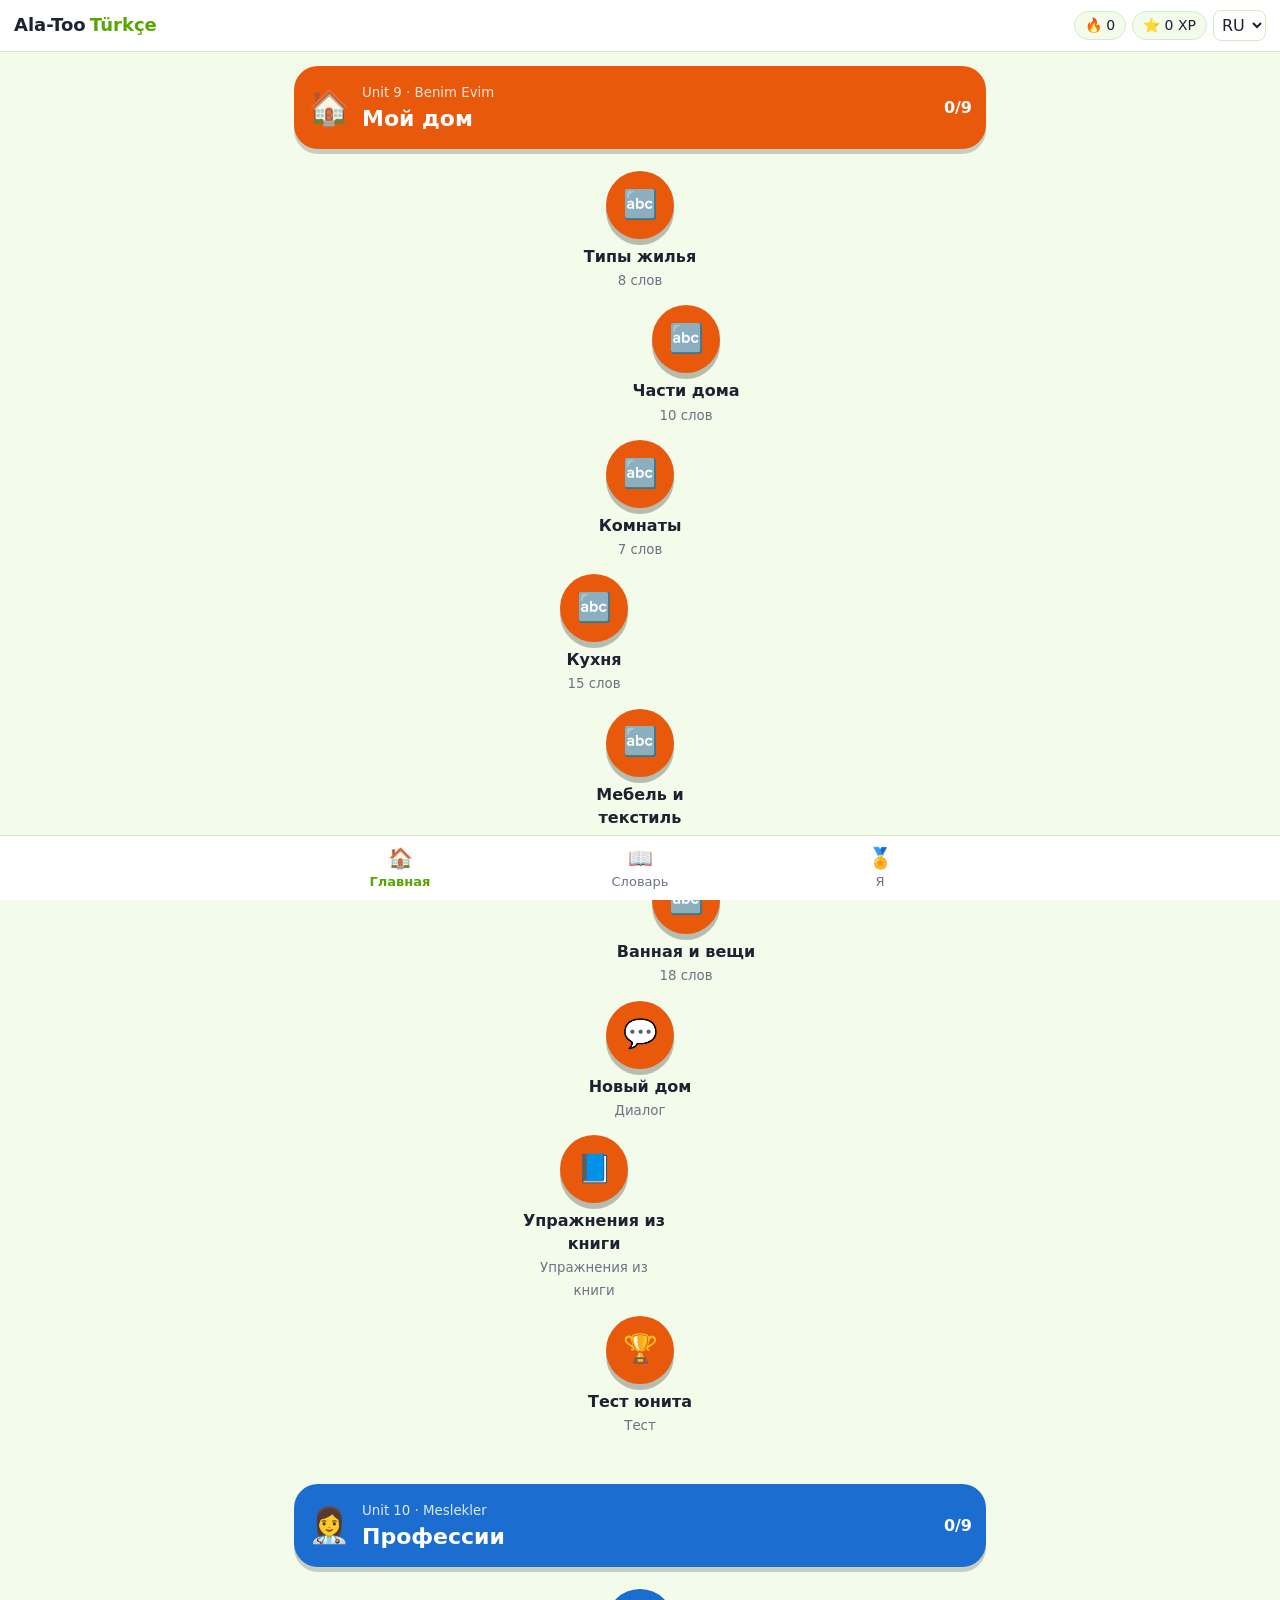
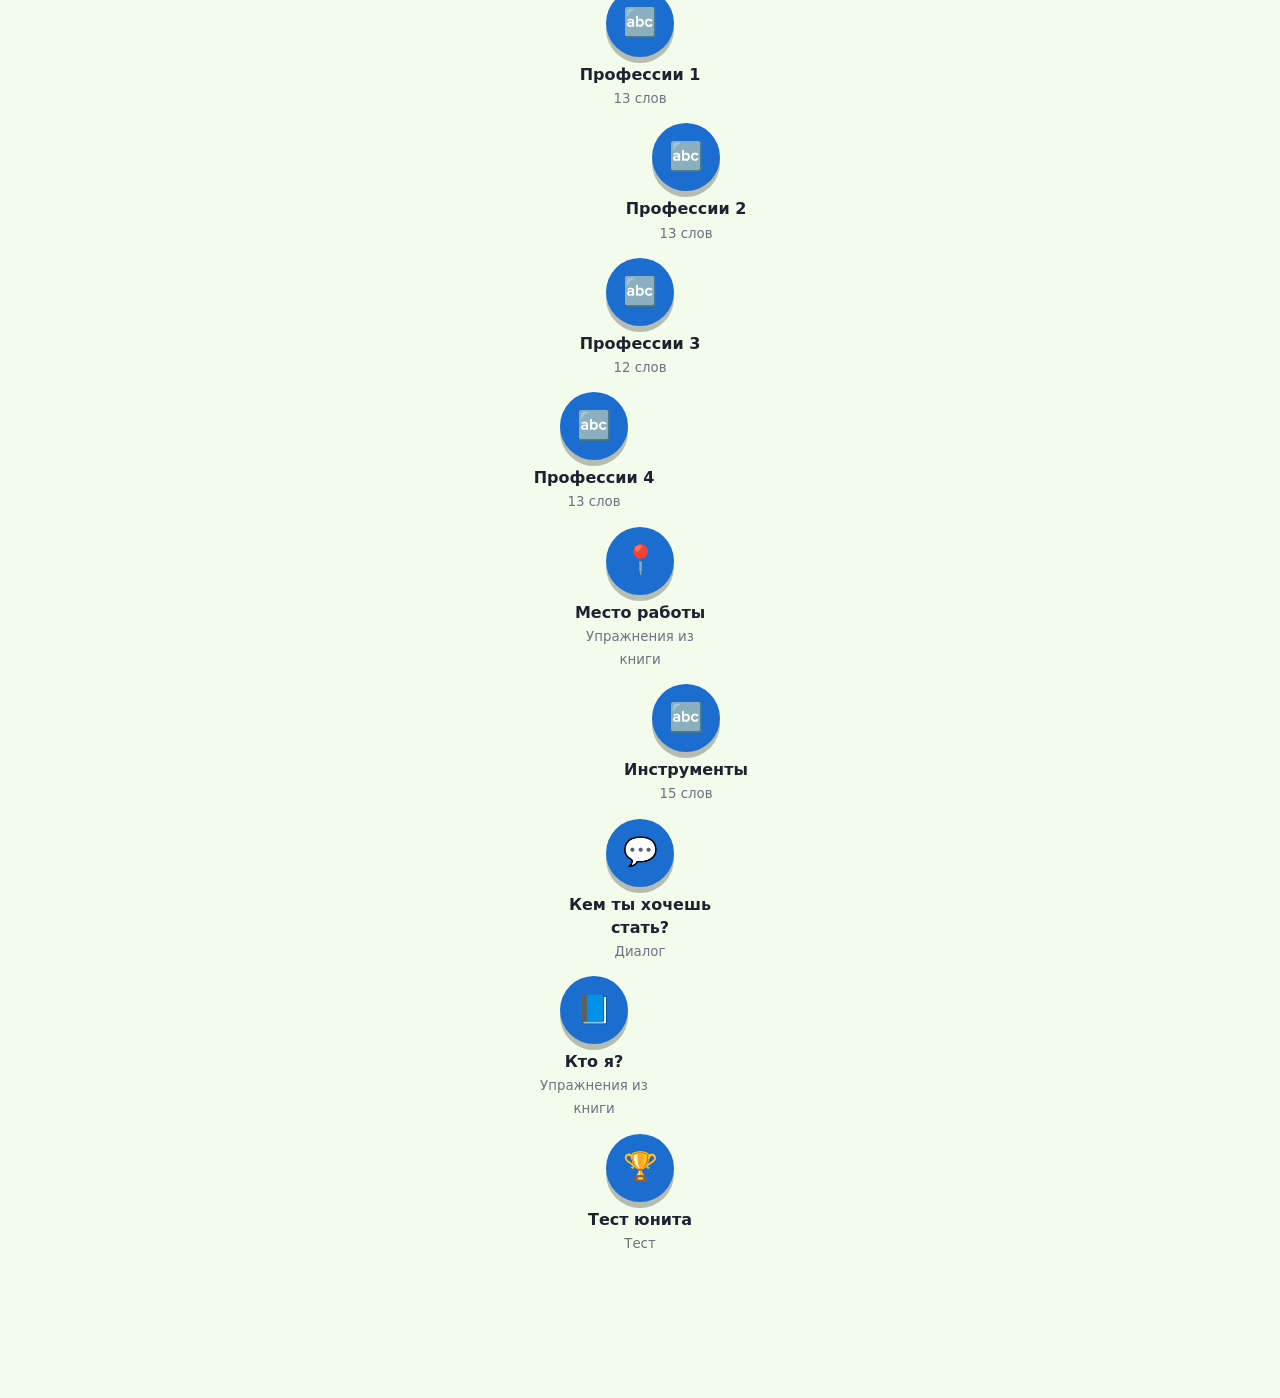
==== v2/a/index.html @ 80605b37 "v2: units Ev and Meslek, three design directions (Path, Cards, Decks) Co-Authored-By: Claude Sonnet " ====
<!doctype html><html lang="ru"><head><meta charset="utf-8"><meta name="viewport" content="width=device-width,initial-scale=1">
<title>Ala-Too Türkçe — A Path</title><meta name="theme-color" content="#58cc02">
<link rel="stylesheet" href="../base.css"><link rel="stylesheet" href="skin.css"></head>
<body><div id="app"></div><script>window.SKIN="path"</script><script src="../content.js"></script><script src="../engine.js"></script></body></html>
---- v2/base.css ----
*{box-sizing:border-box}html{-webkit-text-size-adjust:100%}
:root{--bg:#f6f7fb;--card:#fff;--ink:#1c2230;--mute:#6b7384;--line:#e3e6ee;--pri:#e8590c;--pri-ink:#fff;--good:#2f9e44;--bad:#e03131;--r:16px;--font:system-ui,-apple-system,"Segoe UI",Roboto,sans-serif;--head:var(--font)}
body{margin:0;background:var(--bg);color:var(--ink);font:16px/1.45 var(--font)}
button,input,select{font:inherit;color:inherit}button{cursor:pointer}
.top{position:sticky;top:0;z-index:5;display:flex;justify-content:space-between;align-items:center;gap:8px;padding:10px 14px;background:var(--card);border-bottom:1px solid var(--line)}
.brand{text-decoration:none;color:var(--ink);font-family:var(--head);font-size:18px}.brand span{color:var(--pri);margin-left:4px;font-weight:700}
.stats{display:flex;gap:6px;align-items:center}.chip{background:var(--bg);border:1px solid var(--line);border-radius:99px;padding:3px 10px;font-size:14px;white-space:nowrap}
.lang{border:1px solid var(--line);border-radius:8px;padding:4px;background:var(--card)}
.view{max-width:720px;margin:0 auto;padding:14px 14px 96px}
.bar{position:fixed;bottom:0;left:0;right:0;display:flex;justify-content:center;gap:0;background:var(--card);border-top:1px solid var(--line);z-index:5}
.bar a{flex:1;max-width:240px;text-align:center;padding:8px 4px;text-decoration:none;color:var(--mute);font-size:13px;min-height:48px}.bar a i{display:block;font-style:normal;font-size:20px}.bar a.on{color:var(--pri);font-weight:700}
.muted{color:var(--mute)}
.btn{display:inline-flex;align-items:center;justify-content:center;gap:6px;min-height:48px;padding:0 20px;border:0;border-radius:12px;background:var(--pri);color:var(--pri-ink);font-weight:700;text-decoration:none}
.btn.ghost{background:var(--card);color:var(--ink);border:1.5px solid var(--line)}.btn.sm{min-height:40px;padding:0 14px}.btns{display:flex;gap:10px;justify-content:center;flex-wrap:wrap;margin-top:14px}
/* словарь */
.q{width:100%;padding:12px 14px;border:1.5px solid var(--line);border-radius:12px;background:var(--card);margin-bottom:10px}
.dl{display:grid;gap:8px}.row{display:flex;gap:12px;align-items:center;text-align:left;background:var(--card);border:1px solid var(--line);border-radius:12px;padding:8px;min-height:56px}
.row img,.noimg{width:48px;height:48px;object-fit:cover;border-radius:10px;background:#fff;flex:none}.noimg{display:grid;place-items:center;background:var(--bg);font-weight:700;color:var(--mute)}
.row b{display:block}.row small{color:var(--mute)}
.ov{position:fixed;inset:0;background:rgba(10,14,25,.55);display:grid;place-items:center;z-index:50;padding:16px}.md{background:var(--card);border-radius:20px;padding:20px;max-width:360px;width:100%;text-align:center}
.md img{width:180px;height:180px;object-fit:contain;border-radius:12px}.md h3{margin:8px 0;font-size:26px}.tl{display:block;margin:4px 0}.tl i{font-style:normal;font-size:11px;background:var(--bg);border-radius:6px;padding:1px 6px;margin-right:8px;color:var(--mute)}
/* профиль */
.badges{display:grid;grid-template-columns:repeat(2,1fr);gap:10px}.badge{background:var(--card);border:1px dashed var(--line);border-radius:14px;padding:14px;text-align:center;opacity:.45}.badge span{display:block;font-size:30px}.badge.on{opacity:1;border:1px solid var(--pri)}
/* урок */
.play{display:flex;flex-direction:column;gap:12px;min-height:70vh}.ptop{display:flex;align-items:center;gap:10px}.x{color:var(--mute);text-decoration:none;font-size:22px;padding:8px}
.prog{flex:1;height:12px;background:var(--line);border-radius:99px;overflow:hidden}.prog i{display:block;height:100%;width:0;background:var(--good);border-radius:99px;transition:width .3s}.hearts{min-width:84px;font-size:13px;text-align:right}
.ex{background:var(--card);border:1px solid var(--line);border-radius:var(--r);padding:16px;display:flex;flex-direction:column;gap:12px;align-items:stretch}.hint{margin:0;color:var(--mute);font-weight:600;font-size:14px}
.prompt{display:flex;flex-direction:column;align-items:center;gap:10px;text-align:center}.wimg{width:200px;height:200px;object-fit:contain;border-radius:14px;background:#fff}
.big{font-size:28px;font-weight:800;font-family:var(--head)}.big.sm2{font-size:20px;font-weight:700}.big-sound{width:96px;height:96px;border-radius:50%;font-size:36px}
.opts{display:grid;gap:10px}.opt{min-height:52px;padding:10px 14px;background:var(--card);border:1.5px solid var(--line);border-radius:12px;text-align:left;font-weight:600}
.opt.right{background:#e6f7ea;border-color:var(--good)}.opt.wrong{background:#fdeaea;border-color:var(--bad)}.opt.sel{border-color:var(--pri);background:#fff4ec}.opt.gone{opacity:.25;pointer-events:none}
.cols{display:grid;grid-template-columns:1fr 1fr;gap:10px}.cols>div{display:grid;gap:8px;align-content:start}
.flash{position:relative;display:flex;flex-direction:column;align-items:center;gap:8px;min-height:280px;padding:18px;border:1.5px solid var(--line);border-radius:var(--r);background:var(--card);justify-content:center}
.flash .front{font-size:34px;font-weight:800;font-family:var(--head)}.flash .back{font-size:20px;opacity:0;transition:opacity .2s;color:var(--pri);font-weight:700}.flash .back.show{opacity:1}.flash small{color:var(--mute)}
.ti{padding:14px;border:1.5px solid var(--line);border-radius:12px;font-size:20px;text-align:center;background:#fff}.keys{display:flex;gap:6px;justify-content:center}.keys button{width:44px;height:44px;border:1px solid var(--line);border-radius:10px;background:var(--bg);font-size:18px}
.ans,.bank{min-height:52px;display:flex;flex-wrap:wrap;gap:8px;padding:8px;border-radius:12px}.ans{border-bottom:2px solid var(--line);background:var(--bg)}.tok{padding:10px 14px;background:var(--card);border:1.5px solid var(--line);border-radius:10px;font-weight:600;min-height:44px}
.fb{position:sticky;bottom:60px;display:flex;justify-content:space-between;align-items:center;gap:10px;padding:12px 14px;border-radius:14px;margin-top:6px}.fb.good{background:#e6f7ea;color:#1b5e2a}.fb.bad{background:#fdeaea;color:#8a1c1c}
.end{text-align:center;padding:28px 10px}.end .big{font-size:64px}.score{font-size:20px;font-weight:700}.newb{color:var(--pri);font-weight:700}
/* диалог */
.lines{display:grid;gap:10px}.line{display:flex;gap:8px;align-items:flex-start;cursor:pointer}.line.b{flex-direction:row-reverse}.av{flex:none;width:34px;height:34px;border-radius:50%;background:var(--av);color:#fff;display:grid;place-items:center;font-weight:700}
.bub{background:var(--bg);border-radius:14px;padding:8px 12px;max-width:82%;border:2px solid transparent}.bub small{color:var(--mute)}.ttr{font-weight:700}.tl2{display:none;color:var(--pri);margin-top:4px;font-size:15px}.line.tr-on .tl2{display:block}.line.now .bub{border-color:var(--pri);background:#fff4ec}
/* главная — общее */
.unit{margin-bottom:26px}.unit-head{display:flex;align-items:center;gap:12px;padding:14px;border-radius:var(--r);background:var(--c);color:#fff}.unit-head .ic{font-size:34px}.unit-head h2{margin:0;font-size:22px;font-family:var(--head)}.unit-head small{opacity:.85}.unit-head em{margin-left:auto;font-style:normal;font-weight:700}
.lesson{display:flex;align-items:center;gap:12px;text-decoration:none;color:var(--ink)}.lt b{display:block}.lt small{color:var(--mute)}.pct{margin-left:auto;color:var(--good);font-weight:700}
.node{display:grid;place-items:center;flex:none}
:focus-visible{outline:3px solid #2563eb;outline-offset:2px}
@media (prefers-reduced-motion:reduce){*{transition:none!important}}
@media (min-width:700px){.opts{grid-template-columns:1fr 1fr}}
---- v2/a/skin.css ----
:root{--bg:#f3fbea;--pri:#58a700;--line:#d9e8c8;--r:22px;--font:"Nunito","Trebuchet MS",system-ui,sans-serif}
.top{background:#fff}.unit-head{border-radius:24px;box-shadow:0 5px 0 rgba(0,0,0,.18)}
.lessons{display:flex;flex-direction:column;align-items:center;gap:14px;padding:22px 0}
.lesson{flex-direction:column;gap:6px;text-align:center;width:150px}.lt{display:block}.pct{margin:0}
.node{width:68px;height:68px;border-radius:50%;background:var(--c);color:#fff;font-size:28px;box-shadow:0 6px 0 rgba(0,0,0,.25);transition:transform .1s}.lesson:active .node{transform:translateY(4px);box-shadow:0 2px 0 rgba(0,0,0,.25)}
.lesson.done .node{background:#f5b301;font-weight:800}
.off0{transform:translateX(0)}.off1{transform:translateX(46px)}.off2{transform:translateX(0)}.off3{transform:translateX(-46px)}
.btn{box-shadow:0 4px 0 rgba(0,0,0,.2);border-radius:16px;text-transform:uppercase;letter-spacing:.03em}.btn.ghost{box-shadow:0 4px 0 var(--line)}
.opt{border-bottom-width:4px;border-radius:16px}.ex{border-width:2px}
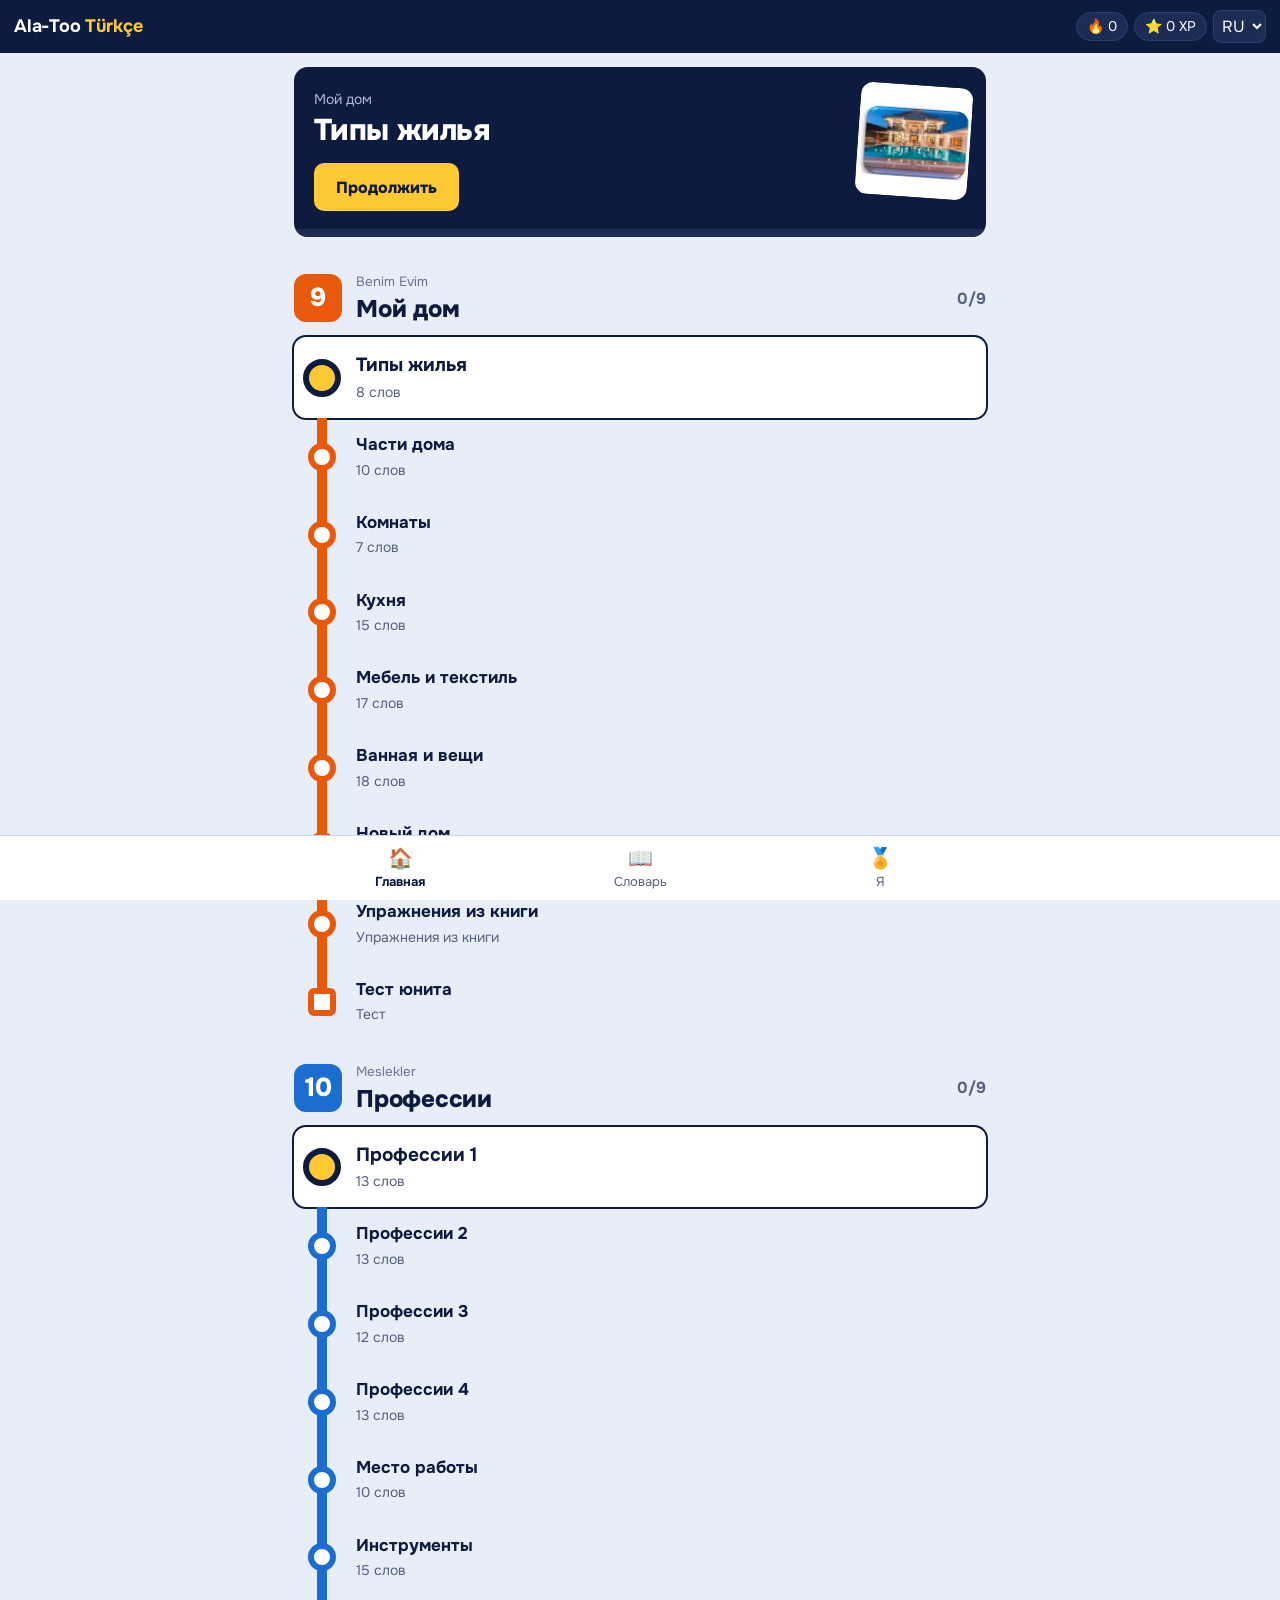
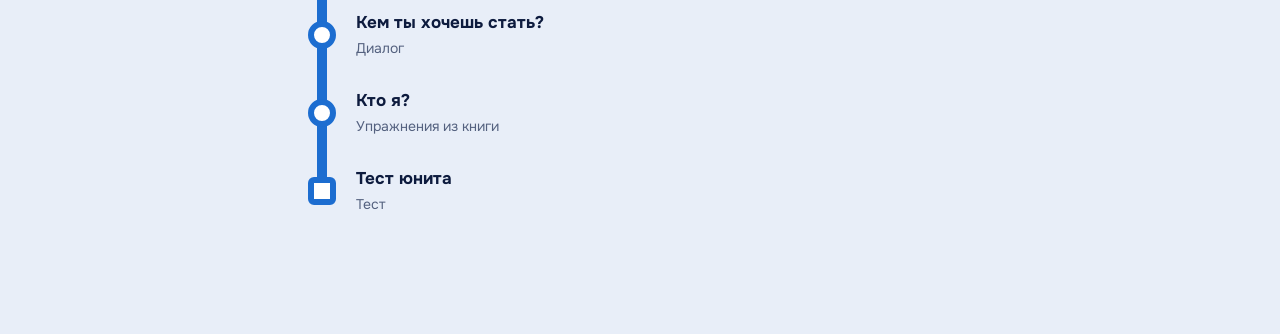
==== commit dec7a210: "v2: redesign three skins (transit line, Iznik tile, Ebru dark decks), self-hosted fonts Co-Authored-" ====
--- a/v2/a/index.html
+++ b/v2/a/index.html
@@ -1,4 +1,4 @@
 <!doctype html><html lang="ru"><head><meta charset="utf-8"><meta name="viewport" content="width=device-width,initial-scale=1">
 <title>Ala-Too Türkçe — A Path</title><meta name="theme-color" content="#58cc02">
-<link rel="stylesheet" href="../base.css"><link rel="stylesheet" href="skin.css"></head>
+<link rel="stylesheet" href="../fonts.css"><link rel="stylesheet" href="../base.css"><link rel="stylesheet" href="skin.css"></head>
 <body><div id="app"></div><script>window.SKIN="path"</script><script src="../content.js"></script><script src="../engine.js"></script></body></html>
--- a/v2/fonts.css
+++ b/v2/fonts.css
@@ -0,0 +1,25 @@
+/* Шрифты Onest, Rubik, Unbounded (SIL OFL) — хранятся на нашем сайте, без обращения к Google */
+@font-face{font-family:"Onest";font-style:normal;font-weight:400;font-display:swap;src:url(fonts/onest-latin-400-normal.woff2) format("woff2");unicode-range:U+0000-00FF,U+0131,U+0152-0153,U+02BB-02BC,U+02C6,U+02DA,U+02DC,U+0304,U+0308,U+0329,U+2000-206F,U+20AC,U+2122,U+2191,U+2193,U+2212,U+2215,U+FEFF,U+FFFD}
+@font-face{font-family:"Onest";font-style:normal;font-weight:400;font-display:swap;src:url(fonts/onest-latin-ext-400-normal.woff2) format("woff2");unicode-range:U+0100-02BA,U+02BD-02C5,U+02C7-02CC,U+02CE-02D7,U+02DD-02FF,U+0304,U+0308,U+0329,U+1D00-1DBF,U+1E00-1E9F,U+1EF2-1EFF,U+2020,U+20A0-20AB,U+20AD-20C0,U+2113,U+2C60-2C7F,U+A720-A7FF}
+@font-face{font-family:"Onest";font-style:normal;font-weight:400;font-display:swap;src:url(fonts/onest-cyrillic-400-normal.woff2) format("woff2");unicode-range:U+0301,U+0400-045F,U+0490-0491,U+04B0-04B1,U+2116}
+@font-face{font-family:"Onest";font-style:normal;font-weight:400;font-display:swap;src:url(fonts/onest-cyrillic-ext-400-normal.woff2) format("woff2");unicode-range:U+0460-052F,U+1C80-1C8A,U+20B4,U+2DE0-2DFF,U+A640-A69F,U+FE2E-FE2F}
+@font-face{font-family:"Onest";font-style:normal;font-weight:700;font-display:swap;src:url(fonts/onest-latin-700-normal.woff2) format("woff2");unicode-range:U+0000-00FF,U+0131,U+0152-0153,U+02BB-02BC,U+02C6,U+02DA,U+02DC,U+0304,U+0308,U+0329,U+2000-206F,U+20AC,U+2122,U+2191,U+2193,U+2212,U+2215,U+FEFF,U+FFFD}
+@font-face{font-family:"Onest";font-style:normal;font-weight:700;font-display:swap;src:url(fonts/onest-latin-ext-700-normal.woff2) format("woff2");unicode-range:U+0100-02BA,U+02BD-02C5,U+02C7-02CC,U+02CE-02D7,U+02DD-02FF,U+0304,U+0308,U+0329,U+1D00-1DBF,U+1E00-1E9F,U+1EF2-1EFF,U+2020,U+20A0-20AB,U+20AD-20C0,U+2113,U+2C60-2C7F,U+A720-A7FF}
+@font-face{font-family:"Onest";font-style:normal;font-weight:700;font-display:swap;src:url(fonts/onest-cyrillic-700-normal.woff2) format("woff2");unicode-range:U+0301,U+0400-045F,U+0490-0491,U+04B0-04B1,U+2116}
+@font-face{font-family:"Onest";font-style:normal;font-weight:700;font-display:swap;src:url(fonts/onest-cyrillic-ext-700-normal.woff2) format("woff2");unicode-range:U+0460-052F,U+1C80-1C8A,U+20B4,U+2DE0-2DFF,U+A640-A69F,U+FE2E-FE2F}
+@font-face{font-family:"Onest";font-style:normal;font-weight:800;font-display:swap;src:url(fonts/onest-latin-800-normal.woff2) format("woff2");unicode-range:U+0000-00FF,U+0131,U+0152-0153,U+02BB-02BC,U+02C6,U+02DA,U+02DC,U+0304,U+0308,U+0329,U+2000-206F,U+20AC,U+2122,U+2191,U+2193,U+2212,U+2215,U+FEFF,U+FFFD}
+@font-face{font-family:"Onest";font-style:normal;font-weight:800;font-display:swap;src:url(fonts/onest-latin-ext-800-normal.woff2) format("woff2");unicode-range:U+0100-02BA,U+02BD-02C5,U+02C7-02CC,U+02CE-02D7,U+02DD-02FF,U+0304,U+0308,U+0329,U+1D00-1DBF,U+1E00-1E9F,U+1EF2-1EFF,U+2020,U+20A0-20AB,U+20AD-20C0,U+2113,U+2C60-2C7F,U+A720-A7FF}
+@font-face{font-family:"Onest";font-style:normal;font-weight:800;font-display:swap;src:url(fonts/onest-cyrillic-800-normal.woff2) format("woff2");unicode-range:U+0301,U+0400-045F,U+0490-0491,U+04B0-04B1,U+2116}
+@font-face{font-family:"Onest";font-style:normal;font-weight:800;font-display:swap;src:url(fonts/onest-cyrillic-ext-800-normal.woff2) format("woff2");unicode-range:U+0460-052F,U+1C80-1C8A,U+20B4,U+2DE0-2DFF,U+A640-A69F,U+FE2E-FE2F}
+@font-face{font-family:"Rubik";font-style:normal;font-weight:400;font-display:swap;src:url(fonts/rubik-latin-400-normal.woff2) format("woff2");unicode-range:U+0000-00FF,U+0131,U+0152-0153,U+02BB-02BC,U+02C6,U+02DA,U+02DC,U+0304,U+0308,U+0329,U+2000-206F,U+20AC,U+2122,U+2191,U+2193,U+2212,U+2215,U+FEFF,U+FFFD}
+@font-face{font-family:"Rubik";font-style:normal;font-weight:400;font-display:swap;src:url(fonts/rubik-latin-ext-400-normal.woff2) format("woff2");unicode-range:U+0100-02BA,U+02BD-02C5,U+02C7-02CC,U+02CE-02D7,U+02DD-02FF,U+0304,U+0308,U+0329,U+1D00-1DBF,U+1E00-1E9F,U+1EF2-1EFF,U+2020,U+20A0-20AB,U+20AD-20C0,U+2113,U+2C60-2C7F,U+A720-A7FF}
+@font-face{font-family:"Rubik";font-style:normal;font-weight:400;font-display:swap;src:url(fonts/rubik-cyrillic-400-normal.woff2) format("woff2");unicode-range:U+0301,U+0400-045F,U+0490-0491,U+04B0-04B1,U+2116}
+@font-face{font-family:"Rubik";font-style:normal;font-weight:400;font-display:swap;src:url(fonts/rubik-cyrillic-ext-400-normal.woff2) format("woff2");unicode-range:U+0460-052F,U+1C80-1C8A,U+20B4,U+2DE0-2DFF,U+A640-A69F,U+FE2E-FE2F}
+@font-face{font-family:"Rubik";font-style:normal;font-weight:700;font-display:swap;src:url(fonts/rubik-latin-700-normal.woff2) format("woff2");unicode-range:U+0000-00FF,U+0131,U+0152-0153,U+02BB-02BC,U+02C6,U+02DA,U+02DC,U+0304,U+0308,U+0329,U+2000-206F,U+20AC,U+2122,U+2191,U+2193,U+2212,U+2215,U+FEFF,U+FFFD}
+@font-face{font-family:"Rubik";font-style:normal;font-weight:700;font-display:swap;src:url(fonts/rubik-latin-ext-700-normal.woff2) format("woff2");unicode-range:U+0100-02BA,U+02BD-02C5,U+02C7-02CC,U+02CE-02D7,U+02DD-02FF,U+0304,U+0308,U+0329,U+1D00-1DBF,U+1E00-1E9F,U+1EF2-1EFF,U+2020,U+20A0-20AB,U+20AD-20C0,U+2113,U+2C60-2C7F,U+A720-A7FF}
+@font-face{font-family:"Rubik";font-style:normal;font-weight:700;font-display:swap;src:url(fonts/rubik-cyrillic-700-normal.woff2) format("woff2");unicode-range:U+0301,U+0400-045F,U+0490-0491,U+04B0-04B1,U+2116}
+@font-face{font-family:"Rubik";font-style:normal;font-weight:700;font-display:swap;src:url(fonts/rubik-cyrillic-ext-700-normal.woff2) format("woff2");unicode-range:U+0460-052F,U+1C80-1C8A,U+20B4,U+2DE0-2DFF,U+A640-A69F,U+FE2E-FE2F}
+@font-face{font-family:"Unbounded";font-style:normal;font-weight:700;font-display:swap;src:url(fonts/unbounded-latin-700-normal.woff2) format("woff2");unicode-range:U+0000-00FF,U+0131,U+0152-0153,U+02BB-02BC,U+02C6,U+02DA,U+02DC,U+0304,U+0308,U+0329,U+2000-206F,U+20AC,U+2122,U+2191,U+2193,U+2212,U+2215,U+FEFF,U+FFFD}
+@font-face{font-family:"Unbounded";font-style:normal;font-weight:700;font-display:swap;src:url(fonts/unbounded-latin-ext-700-normal.woff2) format("woff2");unicode-range:U+0100-02BA,U+02BD-02C5,U+02C7-02CC,U+02CE-02D7,U+02DD-02FF,U+0304,U+0308,U+0329,U+1D00-1DBF,U+1E00-1E9F,U+1EF2-1EFF,U+2020,U+20A0-20AB,U+20AD-20C0,U+2113,U+2C60-2C7F,U+A720-A7FF}
+@font-face{font-family:"Unbounded";font-style:normal;font-weight:700;font-display:swap;src:url(fonts/unbounded-cyrillic-700-normal.woff2) format("woff2");unicode-range:U+0301,U+0400-045F,U+0490-0491,U+04B0-04B1,U+2116}
+@font-face{font-family:"Unbounded";font-style:normal;font-weight:700;font-display:swap;src:url(fonts/unbounded-cyrillic-ext-700-normal.woff2) format("woff2");unicode-range:U+0460-052F,U+1C80-1C8A,U+20B4,U+2DE0-2DFF,U+A640-A69F,U+FE2E-FE2F}
--- a/v2/a/skin.css
+++ b/v2/a/skin.css
@@ -1,9 +1,30 @@
-:root{--bg:#f3fbea;--pri:#58a700;--line:#d9e8c8;--r:22px;--font:"Nunito","Trebuchet MS",system-ui,sans-serif}
-.top{background:#fff}.unit-head{border-radius:24px;box-shadow:0 5px 0 rgba(0,0,0,.18)}
-.lessons{display:flex;flex-direction:column;align-items:center;gap:14px;padding:22px 0}
-.lesson{flex-direction:column;gap:6px;text-align:center;width:150px}.lt{display:block}.pct{margin:0}
-.node{width:68px;height:68px;border-radius:50%;background:var(--c);color:#fff;font-size:28px;box-shadow:0 6px 0 rgba(0,0,0,.25);transition:transform .1s}.lesson:active .node{transform:translateY(4px);box-shadow:0 2px 0 rgba(0,0,0,.25)}
-.lesson.done .node{background:#f5b301;font-weight:800}
-.off0{transform:translateX(0)}.off1{transform:translateX(46px)}.off2{transform:translateX(0)}.off3{transform:translateX(-46px)}
-.btn{box-shadow:0 4px 0 rgba(0,0,0,.2);border-radius:16px;text-transform:uppercase;letter-spacing:.03em}.btn.ghost{box-shadow:0 4px 0 var(--line)}
-.opt{border-bottom-width:4px;border-radius:16px}.ex{border-width:2px}
+/* A · Hat — карта метро: уроки это остановки на линии юнита */
+:root{--bg:#e8eef8;--card:#fff;--ink:#0d1b3e;--mute:#54617f;--line:#cdd7ea;--pri:#0d1b3e;--pri-ink:#fff;--good:#1f8a4c;--bad:#d1342f;--yel:#ffc933;--r:14px;--font:"Onest",system-ui,sans-serif;--head:"Onest",system-ui,sans-serif}
+body{font-weight:400}.brand{font-weight:800;letter-spacing:-.01em}.brand span{color:#e8590c}
+.top{background:var(--ink);border:0}.brand,.brand span{color:#fff}.brand span{color:var(--yel)}.chip{background:#1c2c55;border-color:#2c3f70;color:#fff}.lang{background:#1c2c55;color:#fff;border-color:#2c3f70}
+.hero{position:relative;display:block;background:var(--ink);color:#fff;border-radius:var(--r);padding:20px 20px 26px;text-decoration:none;overflow:hidden;margin-bottom:22px}
+.hero-t{position:relative;z-index:1;max-width:72%}.hero small{color:#aebbdc;font-size:14px}.hero h1{margin:4px 0 16px;font-size:30px;line-height:1.1;font-weight:800;letter-spacing:-.02em}
+.hero .cta{display:inline-flex;align-items:center;min-height:48px;padding:0 22px;border-radius:10px;background:var(--yel);color:var(--ink);font-weight:800}
+.thumb{width:96px;height:96px;object-fit:contain;background:#fff;border-radius:12px}.hero .thumb,.hero-ic{position:absolute;right:16px;top:18px;width:112px;height:112px;transform:rotate(4deg)}.hero-ic{display:grid;place-items:center;font-size:64px}
+.hero-p{position:absolute;left:0;right:0;bottom:0;height:8px;background:#1c2c55}.hero-p b{display:block;height:100%;background:var(--yel)}
+.unit{margin-bottom:8px}.unit-head{background:none;color:var(--ink);padding:10px 0;gap:14px;border-radius:0}
+.lb{flex:none;width:48px;height:48px;border-radius:12px;background:var(--c);color:#fff;display:grid;place-items:center;font-size:26px;font-weight:800}
+.unit-head h2{font-size:24px;font-weight:800;letter-spacing:-.01em}.unit-head small{color:var(--mute)}.unit-head em{color:var(--mute);font-weight:600}
+.lessons{display:block;padding:0}
+.lesson{position:relative;padding:15px 8px 15px 62px;min-height:68px}
+.lesson::before{content:"";position:absolute;left:23px;top:0;bottom:0;width:10px;background:var(--c)}
+.lesson:first-child::before{top:50%}.lesson:last-child::before{bottom:50%}
+.lesson .thumb{display:none}
+.node{position:absolute;left:14px;top:50%;transform:translateY(-50%);width:28px;height:28px;border-radius:50%;background:#fff;border:6px solid var(--c);font-size:0;color:transparent}
+.lesson.done .node{background:var(--c);font-size:13px;color:#fff;font-weight:800;border-color:var(--c)}
+.lesson.now .node{width:38px;height:38px;left:9px;border-color:var(--ink);background:var(--yel)}
+.lesson.now{background:#fff;border-radius:12px;box-shadow:0 0 0 2px var(--ink)}.lesson.now::before{display:none}
+.lesson.now .lt b{font-size:19px}
+.lesson.t-test .node{border-radius:6px}.lt b{font-weight:700;font-size:17px}.lt small{font-size:14px}.pct{font-weight:800;color:var(--good)}
+.bar{background:#fff}.bar a.on{color:var(--ink)}.bar a.on i{filter:none}
+.ex{border:2px solid var(--ink);border-radius:var(--r)}.hint{color:var(--mute);font-weight:600}
+.opt{border:2px solid var(--line);border-left:8px solid var(--ink);border-radius:10px;font-weight:600}.opt.right{background:#e3f5ea;border-color:var(--good)}.opt.wrong{background:#fde7e6;border-color:var(--bad)}.opt.sel{border-color:var(--yel);background:#fff8de}
+.btn{border-radius:10px;font-weight:800}.btn.ghost{border:2px solid var(--ink);background:#fff;color:var(--ink)}
+.prog{background:#cdd7ea}.prog i{background:var(--yel)}
+.flash{border:2px solid var(--ink)}.flash .back{color:#e8590c}.line .av{border-radius:8px}.line.now .bub{border-color:var(--yel);background:#fff8de}
+.big,.flash .front{font-weight:800;letter-spacing:-.02em}
